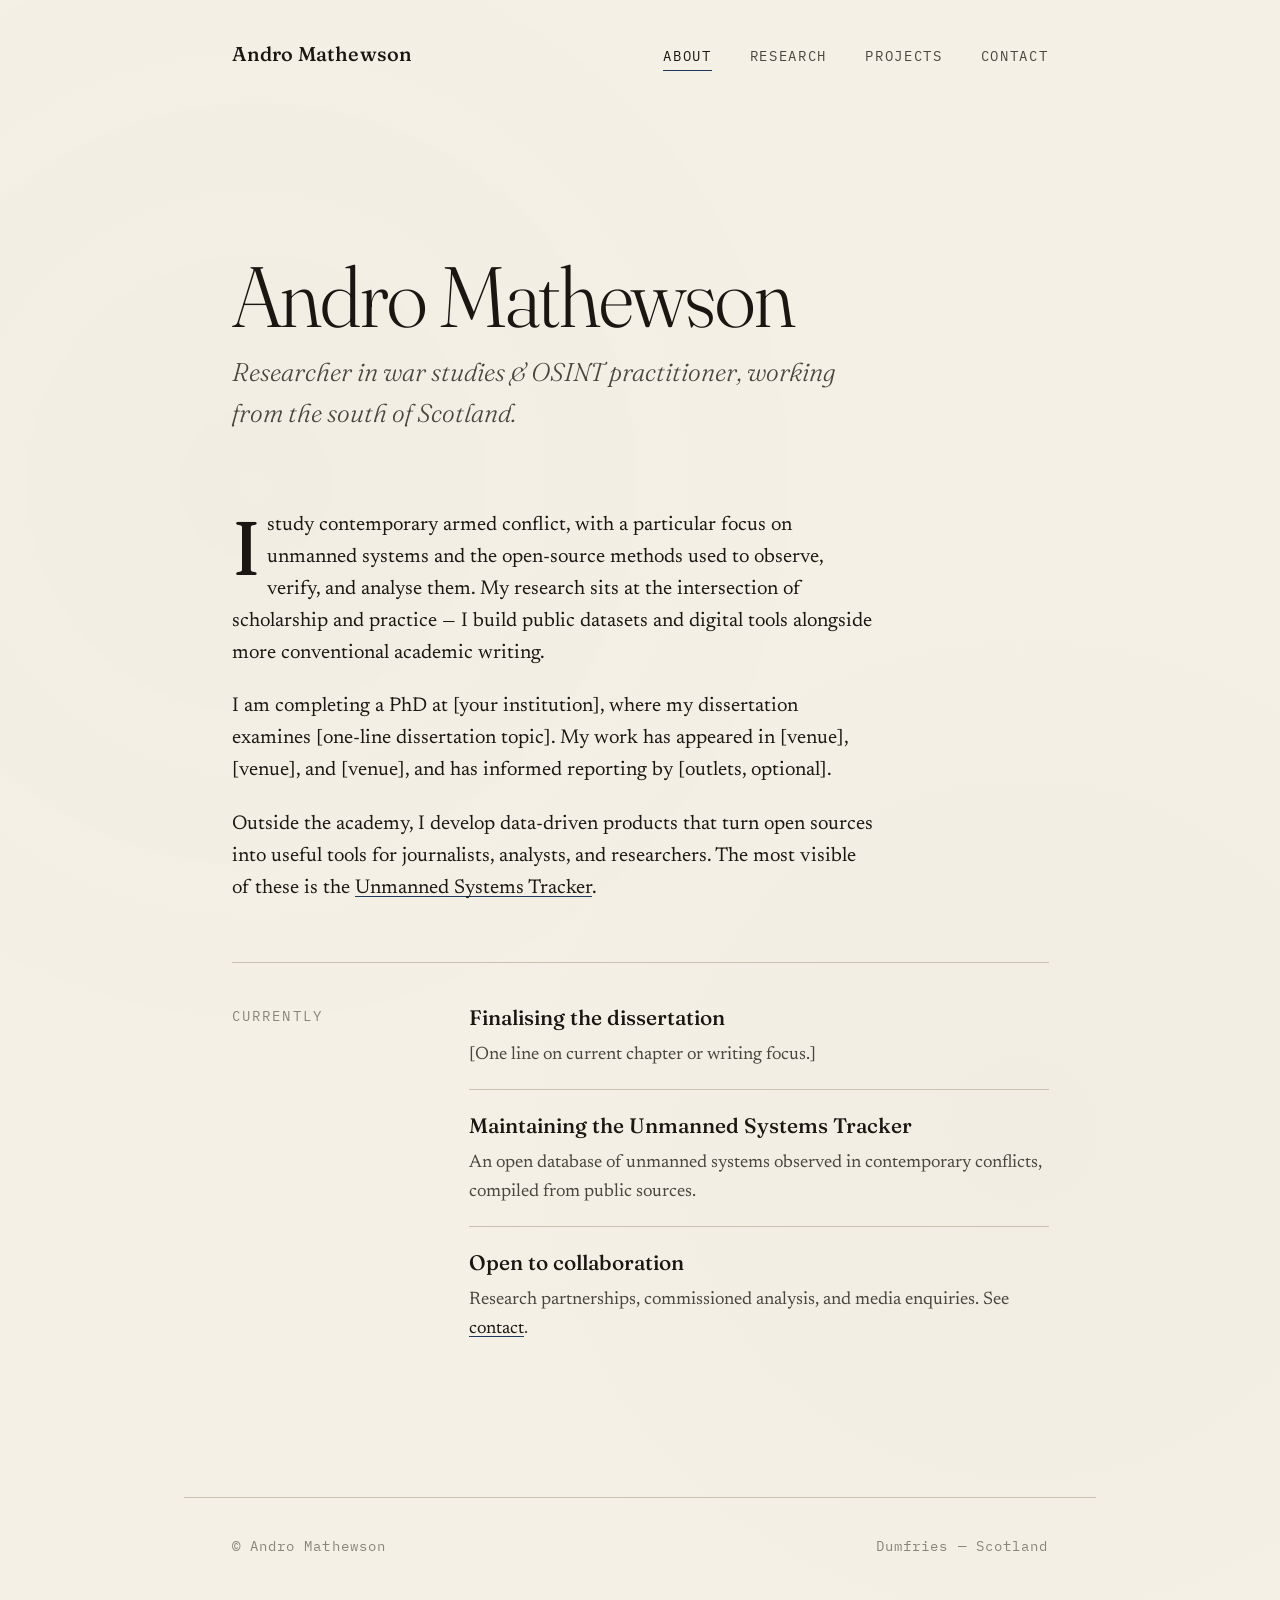
==== index.html @ a95b51af "Rename index - 2026-04-21T213635.397.html to index.html" ====
<!DOCTYPE html>
<html lang="en">
<head>
  <meta charset="UTF-8">
  <meta name="viewport" content="width=device-width, initial-scale=1.0">
  <title>Andro Mathewson</title>
  <meta name="description" content="Andro Mathewson — researcher in war studies and OSINT practitioner. Work on unmanned systems, conflict analysis, and open-source investigation.">

  <!-- Open Graph -->
  <meta property="og:title" content="Andro Mathewson">
  <meta property="og:description" content="Researcher in war studies and OSINT practitioner. Unmanned systems, conflict analysis, open-source investigation.">
  <meta property="og:type" content="profile">
  <meta property="og:url" content="https://andromathewson.com/">

  <!-- Fonts -->
  <link rel="preconnect" href="https://fonts.googleapis.com">
  <link rel="preconnect" href="https://fonts.gstatic.com" crossorigin>
  <link href="https://fonts.googleapis.com/css2?family=Fraunces:ital,opsz,wght,SOFT@0,9..144,300..600,30..100;1,9..144,300..600,30..100&family=Newsreader:ital,opsz,wght@0,6..72,300..600;1,6..72,300..600&family=IBM+Plex+Mono:wght@400;500&display=swap" rel="stylesheet">

  <link rel="stylesheet" href="style.css">

  <!-- Structured data -->
  <script type="application/ld+json">
  {
    "@context": "https://schema.org",
    "@type": "Person",
    "name": "Andro Mathewson",
    "url": "https://andromathewson.com",
    "jobTitle": "Researcher",
    "description": "Researcher in war studies and OSINT practitioner."
  }
  </script>
</head>
<body>

  <header class="masthead">
    <p class="masthead__name"><a href="/">Andro Mathewson</a></p>
    <nav class="primary">
      <a href="/" aria-current="page">About</a>
      <a href="/research.html">Research</a>
      <a href="/projects.html">Projects</a>
      <a href="/contact.html">Contact</a>
    </nav>
  </header>

  <main class="page">

    <section class="hero">
      <h1>Andro Mathewson</h1>
      <p class="hero__subtitle">Researcher in war studies &amp; OSINT practitioner, working from the south of Scotland.</p>
    </section>

    <section class="intro">
      <p>I study contemporary armed conflict, with a particular focus on unmanned systems and the open-source methods used to observe, verify, and analyse them. My research sits at the intersection of scholarship and practice &mdash; I build public datasets and digital tools alongside more conventional academic writing.</p>

      <p>I am completing a PhD at [your institution], where my dissertation examines [one-line dissertation topic]. My work has appeared in [venue], [venue], and [venue], and has informed reporting by [outlets, optional].</p>

      <p>Outside the academy, I develop data-driven products that turn open sources into useful tools for journalists, analysts, and researchers. The most visible of these is the <a href="https://unmannedsystemstracker.com">Unmanned Systems Tracker</a>.</p>
    </section>

    <section class="currently">
      <div class="currently__label">Currently</div>
      <div class="currently__items">
        <div class="currently__item">
          <strong>Finalising the dissertation</strong>
          <p>[One line on current chapter or writing focus.]</p>
        </div>
        <div class="currently__item">
          <strong>Maintaining the Unmanned Systems Tracker</strong>
          <p>An open database of unmanned systems observed in contemporary conflicts, compiled from public sources.</p>
        </div>
        <div class="currently__item">
          <strong>Open to collaboration</strong>
          <p>Research partnerships, commissioned analysis, and media enquiries. See <a href="/contact.html">contact</a>.</p>
        </div>
      </div>
    </section>

  </main>

  <footer class="site-footer">
    <span>&copy; Andro Mathewson</span>
    <span>Dumfries &mdash; Scotland</span>
  </footer>

</body>
</html>
---- style.css ----
/* -------------------------------------------------------------
   andromathewson.com — stylesheet
   Editorial / scholarly aesthetic
   ------------------------------------------------------------- */

:root {
  /* palette */
  --paper:       #f4f0e6;   /* warm off-white, like book paper */
  --paper-soft:  #ebe6d8;
  --ink:         #1a1612;   /* near-black, warm */
  --ink-soft:    #4a463f;
  --ink-faint:   #8a857a;
  --rule:        #c9c2b0;
  --accent:      #1e3a5f;   /* deep ink blue, used sparingly */
  --accent-soft: #4a6689;

  /* type */
  --serif-display: "Fraunces", "Iowan Old Style", "Palatino Linotype", Palatino, serif;
  --serif-body:    "Newsreader", "Iowan Old Style", Georgia, serif;
  --mono:          "IBM Plex Mono", "Courier New", monospace;

  /* scale */
  --measure: 34rem;         /* ideal reading column */
  --measure-wide: 48rem;
  --gutter: clamp(1.25rem, 4vw, 2.5rem);
}

/* -------- reset & base -------- */

*, *::before, *::after { box-sizing: border-box; }

html {
  background: var(--paper);
  color: var(--ink);
  font-family: var(--serif-body);
  font-size: 19px;
  line-height: 1.6;
  font-variation-settings: "opsz" 16;
  -webkit-font-smoothing: antialiased;
  -moz-osx-font-smoothing: grayscale;
  text-rendering: optimizeLegibility;
}

body {
  margin: 0;
  min-height: 100vh;
  display: flex;
  flex-direction: column;
  /* subtle paper grain */
  background-image:
    radial-gradient(circle at 20% 30%, rgba(74, 70, 63, 0.015) 0%, transparent 40%),
    radial-gradient(circle at 80% 70%, rgba(74, 70, 63, 0.02) 0%, transparent 40%);
}

@media (max-width: 540px) {
  html { font-size: 17.5px; }
}

/* -------- links -------- */

a {
  color: var(--ink);
  text-decoration: none;
  background-image: linear-gradient(var(--accent), var(--accent));
  background-repeat: no-repeat;
  background-size: 100% 1px;
  background-position: 0 95%;
  transition: background-size 0.2s ease, color 0.2s ease;
}

a:hover {
  color: var(--accent);
  background-size: 100% 2px;
}

/* -------- layout -------- */

.page {
  flex: 1;
  padding: clamp(2rem, 5vw, 4rem) var(--gutter) clamp(3rem, 6vw, 5rem);
  max-width: var(--measure-wide);
  margin: 0 auto;
  width: 100%;
}

.masthead {
  padding: 2rem var(--gutter) 0;
  max-width: var(--measure-wide);
  margin: 0 auto;
  width: 100%;
  display: flex;
  justify-content: space-between;
  align-items: baseline;
  gap: 2rem;
  flex-wrap: wrap;
}

.masthead__name {
  font-family: var(--serif-display);
  font-weight: 500;
  font-size: 1.05rem;
  letter-spacing: 0.01em;
  margin: 0;
  font-variation-settings: "opsz" 14, "SOFT" 50;
}

.masthead__name a {
  background: none;
}

.masthead__name a:hover {
  color: var(--accent);
}

nav.primary {
  display: flex;
  gap: clamp(1rem, 3vw, 2rem);
  font-family: var(--mono);
  font-size: 0.74rem;
  letter-spacing: 0.12em;
  text-transform: uppercase;
}

nav.primary a {
  background: none;
  padding-bottom: 2px;
  border-bottom: 1px solid transparent;
  transition: border-color 0.2s ease, color 0.2s ease;
  color: var(--ink-soft);
}

nav.primary a:hover,
nav.primary a[aria-current="page"] {
  color: var(--ink);
  border-bottom-color: var(--accent);
}

/* -------- typography -------- */

h1, h2, h3, h4 {
  font-family: var(--serif-display);
  font-weight: 400;
  color: var(--ink);
  line-height: 1.1;
  text-wrap: balance;
}

h1 {
  font-size: clamp(2.75rem, 7vw, 4.5rem);
  font-weight: 300;
  letter-spacing: -0.015em;
  margin: 2rem 0 0.5rem;
  font-variation-settings: "opsz" 144, "SOFT" 30;
}

h2 {
  font-size: clamp(1.5rem, 3vw, 2rem);
  font-weight: 400;
  margin: 3rem 0 1rem;
  font-variation-settings: "opsz" 72;
}

h3 {
  font-size: 1.1rem;
  font-weight: 500;
  margin: 2rem 0 0.5rem;
  font-variation-settings: "opsz" 20;
}

p {
  max-width: var(--measure);
  margin: 0 0 1.1em;
}

em, i { font-style: italic; }

/* section label — small caps over a hairline */

.label {
  display: block;
  font-family: var(--mono);
  font-size: 0.72rem;
  letter-spacing: 0.16em;
  text-transform: uppercase;
  color: var(--ink-faint);
  padding-bottom: 0.5rem;
  margin: 3rem 0 1.5rem;
  border-bottom: 1px solid var(--rule);
}

.label:first-child { margin-top: 0; }

/* -------- home page specific -------- */

.hero {
  margin-top: clamp(3rem, 10vw, 6rem);
  margin-bottom: clamp(2rem, 6vw, 4rem);
}

.hero__subtitle {
  font-family: var(--serif-display);
  font-style: italic;
  font-weight: 300;
  font-size: clamp(1.1rem, 2vw, 1.35rem);
  color: var(--ink-soft);
  margin: 0 0 2rem;
  max-width: var(--measure);
  font-variation-settings: "opsz" 36;
}

.intro {
  max-width: var(--measure);
  font-size: 1.05rem;
}

.intro p:first-of-type::first-letter {
  font-family: var(--serif-display);
  font-size: 3.8em;
  font-weight: 400;
  float: left;
  line-height: 0.85;
  padding: 0.08em 0.08em 0 0;
  color: var(--ink);
}

/* -------- "currently" / highlights -------- */

.currently {
  border-top: 1px solid var(--rule);
  padding-top: 2rem;
  margin-top: 3rem;
  display: grid;
  grid-template-columns: minmax(0, 1fr);
  gap: 1.5rem;
}

@media (min-width: 720px) {
  .currently {
    grid-template-columns: 10rem 1fr;
    gap: 2.5rem;
  }
}

.currently__label {
  font-family: var(--mono);
  font-size: 0.72rem;
  letter-spacing: 0.16em;
  text-transform: uppercase;
  color: var(--ink-faint);
  padding-top: 0.25rem;
}

.currently__items > * + * {
  margin-top: 1rem;
  padding-top: 1rem;
  border-top: 1px solid var(--rule);
}

.currently__item p {
  margin: 0.25rem 0 0;
  color: var(--ink-soft);
  font-size: 0.95rem;
}

.currently__item strong {
  font-weight: 500;
  font-family: var(--serif-display);
  font-size: 1.1rem;
}

/* -------- publication / project lists -------- */

.entry-list {
  list-style: none;
  padding: 0;
  margin: 0 0 3rem;
}

.entry {
  display: grid;
  grid-template-columns: 4.5rem 1fr;
  gap: 1rem 1.5rem;
  padding: 1.25rem 0;
  border-top: 1px solid var(--rule);
  align-items: baseline;
}

.entry:last-child {
  border-bottom: 1px solid var(--rule);
}

.entry__year {
  font-family: var(--mono);
  font-size: 0.8rem;
  letter-spacing: 0.08em;
  color: var(--ink-faint);
  padding-top: 0.35em;
}

.entry__body {
  min-width: 0;
}

.entry__title {
  font-family: var(--serif-display);
  font-size: 1.15rem;
  font-weight: 500;
  line-height: 1.3;
  margin: 0 0 0.25rem;
  font-variation-settings: "opsz" 24;
}

.entry__meta {
  font-size: 0.95rem;
  color: var(--ink-soft);
  font-style: italic;
  margin: 0 0 0.5rem;
}

.entry__desc {
  font-size: 0.95rem;
  color: var(--ink-soft);
  margin: 0.5rem 0 0;
  max-width: var(--measure);
}

@media (max-width: 540px) {
  .entry {
    grid-template-columns: 1fr;
    gap: 0.25rem;
  }
  .entry__year { padding-top: 0; }
}

/* -------- project feature -------- */

.project {
  border-top: 1px solid var(--rule);
  padding-top: 2rem;
  margin-top: 3rem;
}

.project:first-of-type {
  margin-top: 1rem;
}

.project__header {
  display: flex;
  justify-content: space-between;
  align-items: baseline;
  flex-wrap: wrap;
  gap: 0.5rem 1.5rem;
  margin-bottom: 0.5rem;
}

.project__title {
  font-family: var(--serif-display);
  font-size: 1.75rem;
  font-weight: 400;
  margin: 0;
  font-variation-settings: "opsz" 48;
}

.project__url {
  font-family: var(--mono);
  font-size: 0.8rem;
  letter-spacing: 0.06em;
  color: var(--accent);
}

.project__tagline {
  font-family: var(--serif-display);
  font-style: italic;
  font-weight: 300;
  color: var(--ink-soft);
  font-size: 1.1rem;
  margin: 0 0 1.5rem;
  max-width: var(--measure);
}

.project__body p {
  max-width: var(--measure);
  font-size: 0.98rem;
}

.project__meta {
  display: flex;
  flex-wrap: wrap;
  gap: 1.5rem 2.5rem;
  margin-top: 1.5rem;
  padding-top: 1.5rem;
  border-top: 1px solid var(--rule);
  font-family: var(--mono);
  font-size: 0.78rem;
  letter-spacing: 0.06em;
  color: var(--ink-soft);
}

.project__meta dt {
  text-transform: uppercase;
  font-size: 0.7rem;
  letter-spacing: 0.14em;
  color: var(--ink-faint);
  margin-bottom: 0.25rem;
}

.project__meta dd {
  margin: 0;
}

/* -------- contact -------- */

.contact-grid {
  display: grid;
  grid-template-columns: minmax(0, 1fr);
  gap: 0;
  max-width: var(--measure);
  margin-top: 2rem;
}

.contact-row {
  display: grid;
  grid-template-columns: 8rem 1fr;
  gap: 1.5rem;
  padding: 1rem 0;
  border-top: 1px solid var(--rule);
  align-items: baseline;
}

.contact-row:last-child {
  border-bottom: 1px solid var(--rule);
}

.contact-row dt {
  font-family: var(--mono);
  font-size: 0.72rem;
  letter-spacing: 0.14em;
  text-transform: uppercase;
  color: var(--ink-faint);
}

.contact-row dd {
  margin: 0;
  font-family: var(--serif-display);
  font-size: 1.05rem;
  font-variation-settings: "opsz" 18;
}

@media (max-width: 540px) {
  .contact-row {
    grid-template-columns: 1fr;
    gap: 0.25rem;
  }
}

/* -------- footer -------- */

footer.site-footer {
  padding: 2rem var(--gutter) 3rem;
  max-width: var(--measure-wide);
  margin: 4rem auto 0;
  width: 100%;
  border-top: 1px solid var(--rule);
  font-family: var(--mono);
  font-size: 0.72rem;
  letter-spacing: 0.08em;
  color: var(--ink-faint);
  display: flex;
  justify-content: space-between;
  gap: 1rem;
  flex-wrap: wrap;
}

footer.site-footer a {
  color: var(--ink-faint);
  background: none;
}

footer.site-footer a:hover { color: var(--accent); }

/* -------- page-load reveal -------- */

@media (prefers-reduced-motion: no-preference) {
  .page > *,
  .masthead {
    opacity: 0;
    animation: fade-up 0.7s cubic-bezier(0.16, 1, 0.3, 1) forwards;
  }
  .masthead { animation-delay: 0s; }
  .page > *:nth-child(1) { animation-delay: 0.08s; }
  .page > *:nth-child(2) { animation-delay: 0.16s; }
  .page > *:nth-child(3) { animation-delay: 0.22s; }
  .page > *:nth-child(4) { animation-delay: 0.28s; }
  .page > *:nth-child(5) { animation-delay: 0.34s; }
  .page > *:nth-child(n+6) { animation-delay: 0.38s; }
}

@keyframes fade-up {
  from {
    opacity: 0;
    transform: translateY(0.75rem);
  }
  to {
    opacity: 1;
    transform: translateY(0);
  }
}

/* selection color */
::selection {
  background: var(--accent);
  color: var(--paper);
}
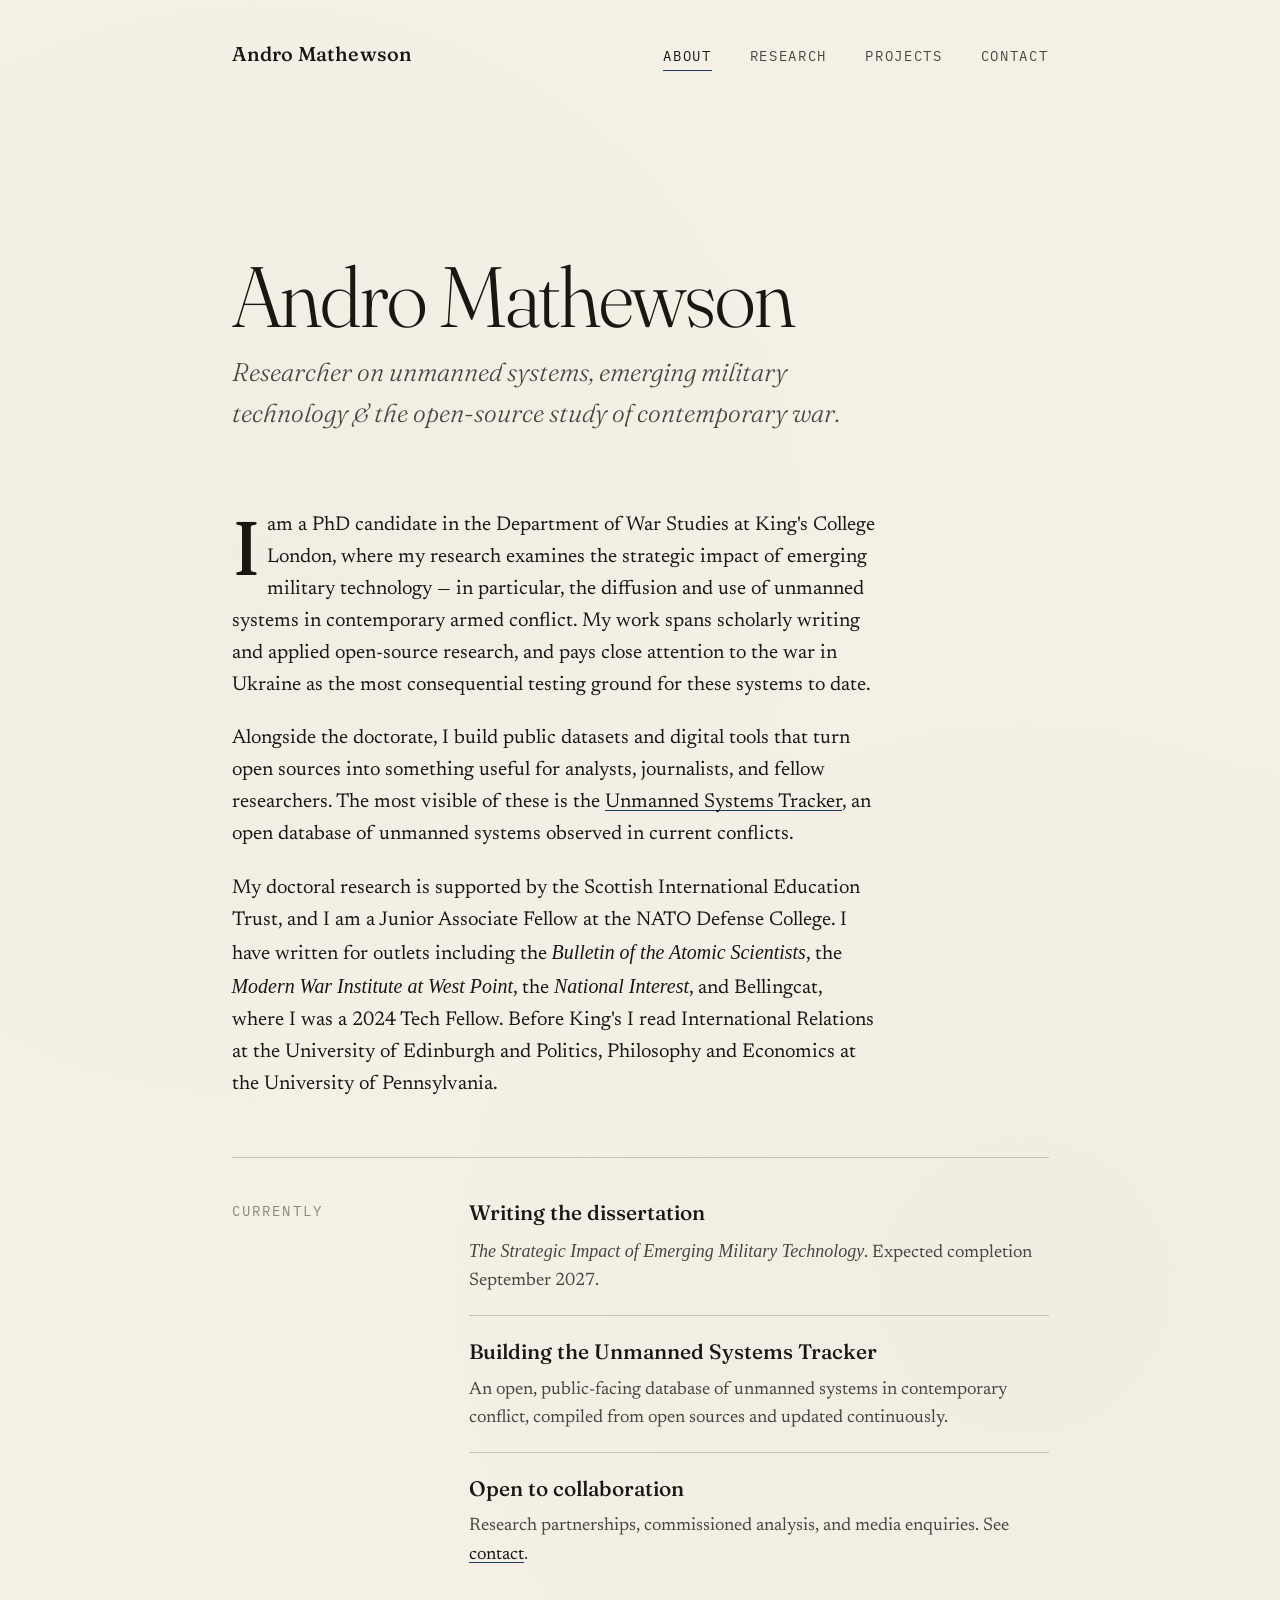
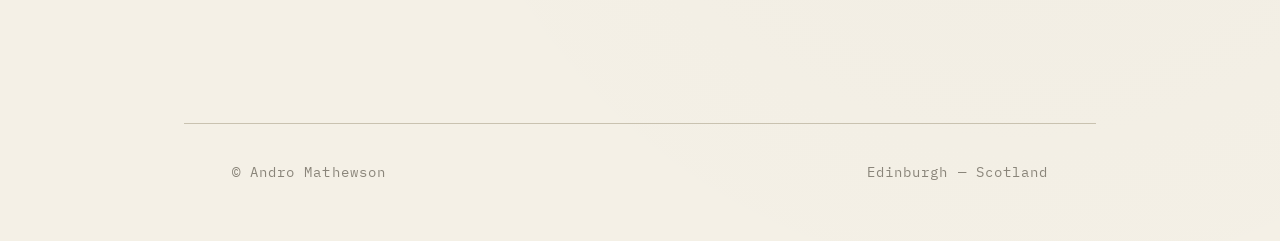
==== commit af6be11d: "Revise meta description and personal information Updated the description meta tags and content to re" ====
--- a/index.html
+++ b/index.html
@@ -4,11 +4,11 @@
   <meta charset="UTF-8">
   <meta name="viewport" content="width=device-width, initial-scale=1.0">
   <title>Andro Mathewson</title>
-  <meta name="description" content="Andro Mathewson — researcher in war studies and OSINT practitioner. Work on unmanned systems, conflict analysis, and open-source investigation.">
+  <meta name="description" content="Andro Mathewson — PhD candidate in War Studies at King's College London. Researcher on unmanned systems, emerging military technology, and OSINT.">
 
   <!-- Open Graph -->
   <meta property="og:title" content="Andro Mathewson">
-  <meta property="og:description" content="Researcher in war studies and OSINT practitioner. Unmanned systems, conflict analysis, open-source investigation.">
+  <meta property="og:description" content="PhD candidate in War Studies at King's College London. Researcher on unmanned systems, emerging military technology, and OSINT.">
   <meta property="og:type" content="profile">
   <meta property="og:url" content="https://andromathewson.com/">
 
@@ -26,8 +26,12 @@
     "@type": "Person",
     "name": "Andro Mathewson",
     "url": "https://andromathewson.com",
-    "jobTitle": "Researcher",
-    "description": "Researcher in war studies and OSINT practitioner."
+    "jobTitle": "PhD Candidate, War Studies",
+    "affiliation": {
+      "@type": "Organization",
+      "name": "King's College London"
+    },
+    "description": "PhD candidate in War Studies at King's College London. Researcher on unmanned systems and emerging military technology."
   }
   </script>
 </head>
@@ -47,27 +51,27 @@
 
     <section class="hero">
       <h1>Andro Mathewson</h1>
-      <p class="hero__subtitle">Researcher in war studies &amp; OSINT practitioner, working from the south of Scotland.</p>
+      <p class="hero__subtitle">Researcher on unmanned systems, emerging military technology &amp; the open-source study of contemporary war.</p>
     </section>
 
     <section class="intro">
-      <p>I study contemporary armed conflict, with a particular focus on unmanned systems and the open-source methods used to observe, verify, and analyse them. My research sits at the intersection of scholarship and practice &mdash; I build public datasets and digital tools alongside more conventional academic writing.</p>
+      <p>I am a PhD candidate in the Department of War Studies at King's College London, where my research examines the strategic impact of emerging military technology &mdash; in particular, the diffusion and use of unmanned systems in contemporary armed conflict. My work spans scholarly writing and applied open-source research, and pays close attention to the war in Ukraine as the most consequential testing ground for these systems to date.</p>
 
-      <p>I am completing a PhD at [your institution], where my dissertation examines [one-line dissertation topic]. My work has appeared in [venue], [venue], and [venue], and has informed reporting by [outlets, optional].</p>
+      <p>Alongside the doctorate, I build public datasets and digital tools that turn open sources into something useful for analysts, journalists, and fellow researchers. The most visible of these is the <a href="https://unmannedsystemstracker.com">Unmanned Systems Tracker</a>, an open database of unmanned systems observed in current conflicts.</p>
 
-      <p>Outside the academy, I develop data-driven products that turn open sources into useful tools for journalists, analysts, and researchers. The most visible of these is the <a href="https://unmannedsystemstracker.com">Unmanned Systems Tracker</a>.</p>
+      <p>My doctoral research is supported by the Scottish International Education Trust, and I am a Junior Associate Fellow at the NATO Defense College. I have written for outlets including the <em>Bulletin of the Atomic Scientists</em>, the <em>Modern War Institute at West Point</em>, the <em>National Interest</em>, and Bellingcat, where I was a 2024 Tech Fellow. Before King's I read International Relations at the University of Edinburgh and Politics, Philosophy and Economics at the University of Pennsylvania.</p>
     </section>
 
     <section class="currently">
       <div class="currently__label">Currently</div>
       <div class="currently__items">
         <div class="currently__item">
-          <strong>Finalising the dissertation</strong>
-          <p>[One line on current chapter or writing focus.]</p>
+          <strong>Writing the dissertation</strong>
+          <p><em>The Strategic Impact of Emerging Military Technology</em>. Expected completion September 2027.</p>
         </div>
         <div class="currently__item">
-          <strong>Maintaining the Unmanned Systems Tracker</strong>
-          <p>An open database of unmanned systems observed in contemporary conflicts, compiled from public sources.</p>
+          <strong>Building the Unmanned Systems Tracker</strong>
+          <p>An open, public-facing database of unmanned systems in contemporary conflict, compiled from open sources and updated continuously.</p>
         </div>
         <div class="currently__item">
           <strong>Open to collaboration</strong>
@@ -80,7 +84,7 @@
 
   <footer class="site-footer">
     <span>&copy; Andro Mathewson</span>
-    <span>Dumfries &mdash; Scotland</span>
+    <span>Edinburgh &mdash; Scotland</span>
   </footer>
 
 </body>
